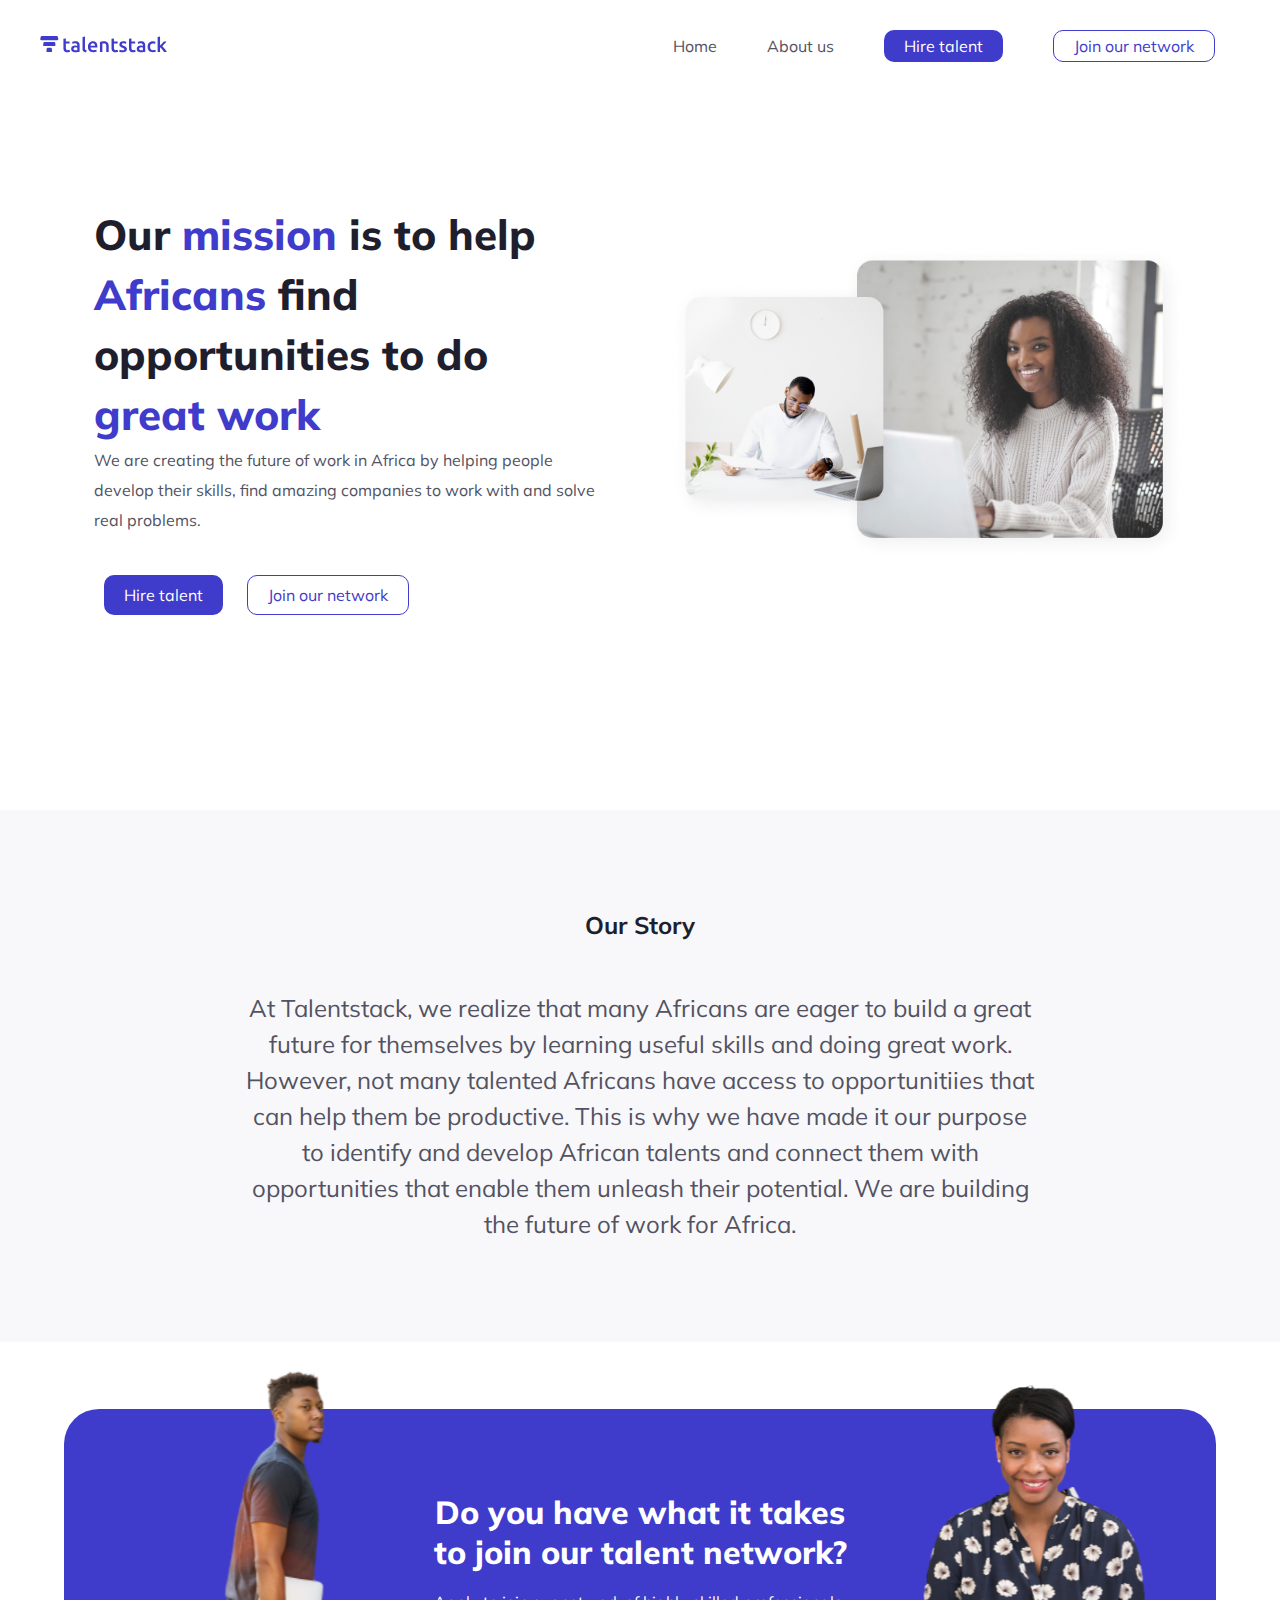
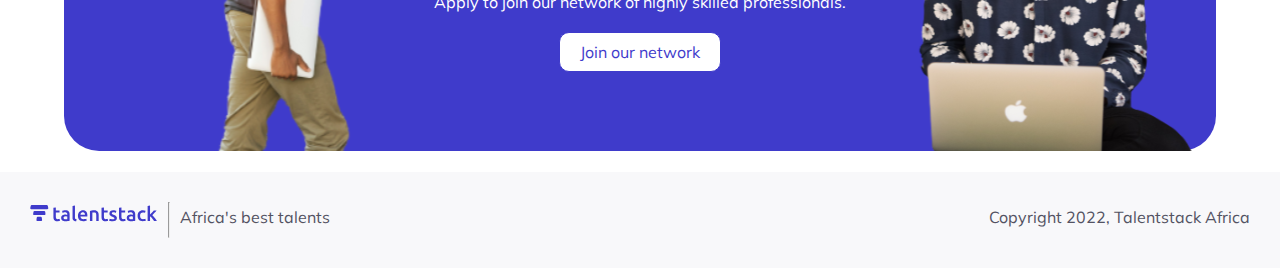
==== about.html @ f732baf7 "Update about.html" ====
<!DOCTYPE html>
<html lang="en">
<head>
    <meta charset="UTF-8">
    <meta http-equiv="X-UA-Compatible" content="IE=edge">
    <meta name="viewport" content="width=device-width, initial-scale=1.0">
    <title>Talentstack</title>
    <link href='https://fonts.googleapis.com/css?family=Mulish' rel='stylesheet'>
    <link href="style.css" rel="stylesheet">
    <link rel="shortcut icon" href=image/favicon.ico">
</head>
<body>
    <header>
        <div class="logo">
            <a href="index.html"><img src="image/logo.svg"></a>
        </div>
            <div class="toggle" onclick="toggleMenu();"></div>
            <ul class="menu">
                <li><a href="index.html" onclick="toggleMenu();">Home</a></li>
                <li><a href="about.html" onclick="toggleMenu();">About us</a></li>
                <li><a href="https://docs.google.com/forms/d/e/1FAIpQLScYB-O2DXogvBh8D-RSA0SUitteIH-a4ngYkqOYwNmSxh0STg/viewform?usp=sf_link" target="blank" onclick="toggleMenu();">
                    <button class="cb hb">Hire talent</button>
                </a></li>
                <li><a href="https://docs.google.com/forms/d/e/1FAIpQLSegodwJ369BrJAjeu2nonH3gOD8qtovHuavR_YNMLJ7tjmzBg/viewform" target="blank" onclick="toggleMenu();">
                    <button class="wb hb">Join our network</button>
                </a></li>
            </ul>
    </header>
    <section class="cent">
        <div class="sector-abt flex">
            <div class="tbt">
                <div class="ltxt">
                    <p>Our <span>mission</span> is to help <span>Africans</span> find opportunities to do <span>great work</span></p>
                </div>
                <div>
                    <p class="regtext">
                        We are creating the future of work in Africa by helping people develop their skills, find amazing companies to work with and solve real problems.
                    </p>
                </div>
                <div class="lb hbb">
                    <a href="https://docs.google.com/forms/d/e/1FAIpQLScYB-O2DXogvBh8D-RSA0SUitteIH-a4ngYkqOYwNmSxh0STg/viewform?usp=sf_link" target="blank">
                        <button class="cb">Hire talent</button>
                    </a>
                    <a href="https://docs.google.com/forms/d/e/1FAIpQLSegodwJ369BrJAjeu2nonH3gOD8qtovHuavR_YNMLJ7tjmzBg/viewform" target="blank">
                        <button class="wb">Join our network</button>
                    </a>
                </div>
            </div>
            <div class="tbt bimg">
                <img src="image/image2.png">
            </div>
        </div>
    </section>
    <section>
        <div class="sector-two">
            <div class="heading">
                <b>Our Story</b>
            </div>
            <div class="abt">
                <p class="regtext bger">
                    At Talentstack, we realize that many Africans are eager to build a great future for themselves by learning useful skills and doing great work. 
However, not many talented Africans have access to opportunitiies that can help them be productive. This is why we have made it our purpose to identify and develop African talents and connect them with opportunities that enable them unleash their potential. 
We are building the future of work for Africa.
                </p>
            </div>
        </div>
    </section>
    <section>
        <div class="sector-four">
            <div class="t">
                <b>Do you have what it takes<br>to join our talent network?</b>
            <p>Apply to join our network of highly skilled professionals.</p>
            <div class="one-button">
                <a href="https://docs.google.com/forms/d/e/1FAIpQLSegodwJ369BrJAjeu2nonH3gOD8qtovHuavR_YNMLJ7tjmzBg/viewform" target="blank">
                    <button class="wb">Join our network</button>
                </a>
            </div>
            </div>
            <img src="image/bg.svg">
        </div>
    </section>
    <footer class="ft">
        <div class="jk flex">
            <div class="flex ht">
                <div class="logo">
                    <a href="index.html"><img src="image/logo.svg"></a>
                </div>
                <hr>
                <P class="regtext">Africa's best talents</P>
            </div>
            <p class="regtext">Copyright 2022, Talentstack Africa</p>
        </div>
    </footer>
    <script type="text/javascript">
        window.addEventListener('scroll', function(){
            var header = document.querySelector('header');
            header.classList.toggle('sticky', window.scrollY > 0);
        });

        function toggleMenu() {
            var menuToggle = document.querySelector('.toggle');
            var menu = document.querySelector('.menu');
            menuToggle.classList.toggle('active');
            menu.classList.toggle('active');
        }
        </script>
</body>
</html>
---- style.css ----
@import url('https://fonts.googleapis.com/css2?family=Mulish:wght@400;500;600;700;800;900;1000&display=swap');
*
{
    margin: 0;
    padding: 0;
    box-sizing: border-box;
    font-family: 'Mulish';
}
a
{
    text-decoration: none;
    cursor: pointer;
}
/*

header
{
    display: flex;
    justify-content: space-between;
    padding: 25px 50px;
    height: 64px;
    align-items: center;
    box-shadow: 0px 1px 5px rgba(0, 0, 0, 0.1);
}
.menu a
{
    margin: 0px 10px;
    font-size: 16px;
}
*/

header
{
    position: fixed;
    top: 0;
    left: 0;
    width: 100%;
    padding: 20px 40px;
    z-index: 1000;
    display: flex;
    justify-content: space-between;
    align-items: center;
    transition: 0.5s;
    background-color: #FFFFFF;
}
header.sticky
{
    background: #fff;
    padding: 20px 30px;
    box-shadow: 0 5px 10px rgba(66, 43, 151, 0.1);
}
header ul
{
    position: relative;
    display: flex;
    align-items: center;
}
header ul li
{
    position: relative;
    list-style: none;
    padding: 10px;

}
header ul li a
{
    position: relative;
    display: inline-block;
    margin: 0 15px;
    color: #535262;
    text-decoration: none;
}
button
{
    border-radius: 10px;
    height: 40px;
    padding: 0px 20px;
    cursor: pointer;
    font-size: 16px;
    transition: 0.7s;
}
button:hover
{
    transform: scale(1.2);
    transition: 0.7s;
}
.hb
{
    height: 32px;
}
.cb
{
    border: none;
    background: #3F3BCB;
    color: #FFFFFF;
}
.wb
{
    background-color: #FFFFFF;
    border: 1px solid #3F3BCB;
    color: #3F3BCB;
}
.ltxt p
{
    font-size: 42px;
    font-weight: 800;
    color: #1F1E2D;
    line-height: 60px;
}
.ltxt span
{
    color: #3F3BCB;
}
section
{
    margin: 0px auto;
}
.regtext
{
    font-size: 16px;
    line-height: 30px;
    color: #535262;
}
.lb
{
    margin: 30px 0px;
}
.lb button
{
    margin: 0px 10px;
}
.sector-one
{
    margin: 150px auto;
    text-align: center;

}
.tbx
{
    width: 276px;
    height: 80px;
    background: #EFEFF3;
    border-radius: 10px;
    display: flex;
    align-items: center;
    padding: 20px;
    text-align: left;
    margin: 20px;
    transition: 0.7s;
}
.tbx:hover
{
    background: #3F3BCB;
    color: #FFFFFF;
    cursor: pointer;
    transform: scale(1.1);
    transition: 0.7s;
}
.tbx p
{
    font-size: 16px;
    font-weight: 500;
}
.talentbx
{
    display: flex;
    flex-wrap: wrap;
    max-width: 1280px;
    justify-content: center;
    
}
.sector-two
{
    display: flex;
    flex-direction: column;
    align-items: center;
    padding: 100px 0px;
    background: #F8F8FA;
    width: 100%;
    margin-bottom: 30px;
}
.heading
{
    color: #1F1E2D;
    font-size: 24px;
    margin-bottom: 50px;
}
.contents p
{
    font-weight: 800;
    font-size: 40px;
    line-height: 50px;
    color: #3F3BCB;
}
.sector-three
{
    display: flex;
    max-width: 1280px;
    margin: 30px;
}
.tbt
{
    width: 50%;
    margin: 30px;
}
.tbt img
{
    width: 100%;
    max-width: 565px;
}
.textleft
{
    text-align: left;
}
.tbt .btt img
{
    width: 16px;
    margin-right: 10px;
    min-width: unset;
}
.btt
{
    display: flex;
    margin-top: 10px;
}
.one-button
{
    margin-top: 20px;
    z-index: 999;
}
.sector-four
{
    display: flex;
    width: 100%;
    max-width: 1280px;
    color: #000000;
    border-radius: 20px;
    margin: 100px auto;
    justify-content: center;
    align-items: center;
    text-align: center;
}
.sector-four img
{
    position: absolute;
    width: 90%;
    max-width: 1280px;
    margin: 0px auto;
}
.sector-four .t
{
    margin-top: 50px;
    z-index: 999;
    width: 100%;
    max-width: 600px;
}
.t b
{
    font-size: 32px;
    font-weight: 800;
    color: #FFFFFF;
    margin-bottom: 50px;
}
.t p
{
    font-size: 16px;
    color: #FFFFFF;
    margin-top: 20px;
}
.cards
{
    display: flex;
    flex-wrap: wrap;
    width: 100%;
    max-width: 1280px;
}
.sector-five
{
    display: flex;
    flex-direction: column;
    align-items: center;
    margin: auto;
    padding: 80px 30px;
    background-color: #FFFFFF;
}
.card
{
    width: 25%;
    min-width: 120px;
    max-width: 230px;
    margin-right: 20px;
    margin: 40px;
}
.smtext
{
    font-size: 14px;
}
.t1
{
    font-size: 16px;
    font-weight: 800;
    color: #3F3BCB;
}
.c
{
    width: 48px;
    height: 48px;
    display: flex;
    margin-bottom: 10px;
}
.c img
{
    width: 48px;
}
.flex
{
    display: flex;
}
.jk
{
    justify-content: space-between;
    width: 100%;
    max-width: 1280px;
    flex-wrap: wrap;
}
.ft
{
    display: flex;
    justify-content: center;
    align-items: center;
    background-color: #F8F8FA;
    padding: 30px;
}
.ht
{
    height: 36px;
    width: 300px;
    justify-content: space-between;
    margin-right: 20px;
    display: flex;
}
footer
{
    margin-top: 30px;
    padding: 20px;
}
.abt
{
    width: 90%;
    max-width: 800px;
    margin: auto;
    text-align: center;
}
.sector-abt
{
    align-items: center;
    max-width: 1280px;
    width: 90%;
    margin: auto;
    display: flex;
    height: 90vh;
}
.tbt
{
    width: 45%;
}
.tbt img
{
    width: 100%;
    min-width: 400px;
}
.tbt p
{
    width: 100%;
}
.bger
{
    font-size: 24px;
    line-height: 36px;
}
.tbt .ltxt
{
    padding-top: 50px;
}
.bx
{
    max-width: 500px;
    margin: auto;
}
.hbb .cb, .hbb .wb
{
    margin: 10px;
}


/*responsiveness*/


@media(max-width: 991px)
{
    .regtext
    {
        font-size: 14px;
    }
    .ltxt p
    {
        font-size: 36px;
    }
    button
    {
        font-size: 12px;
    }
    .menu a
    {
        font-size: 14px;
        margin: 0px 5px;
        width: 100%;
        height: 40px;
    }
    .sector-three
    {
        display: block;
        max-width: unset;
    }
    .tbt
    {
        width: 90%;
    }
    .sector-four
    {
        flex-direction: column;
        padding: 0px 20px;
        margin: 50px auto;
    }
    .sector-four .t
    {
        margin-bottom: 50px;
    }
    .sector-four img
    {
        position: unset;
        width: 90%;
        max-width: unset;
        margin: auto;
    }
    .t b
    {
        color: #535262;
        font-size: 28px;
    }
    .t p
    {
        font-size: 14px;
        color: #535262;
    }
    .card
    {
        min-width: 190px;
        margin: 20px;
    }
    .toggle
    {
        width: 30px;
        height: 30px;
        background: url(image/menu.svg);
        background-position: center;
        background-repeat: no-repeat;
        background-size: 20px;
        cursor: pointer;
    }
    .toggle.active
    {
        background: url(image/close.svg);
        background-repeat: no-repeat;
        background-position: center;
        background-size: 20px;
        cursor: pointer;
    }
    .menu
    {
        position: fixed;
        top: 75px;
        left: 100%;
        display: block;
        padding: 50px;
        text-align: center;
        width: 100%;
        height: 100vh;
        background: #fff;
        transition: 0.5s;
        z-index: 999;
    }
    .menu.active
    {
        left: 0;
    }
    .tbt .ltxt
    {
        padding-top: 150px;
    }
    .sector-abt
    {
        flex-direction: column;
        height: fit-content;
    }
    .tbt
    {
        width: 90%;
    }
    footer .regtext
    {
        font-size: 14px;
    }
    .sector-one
    {
        padding: 0px 20px;
    }
    .sector-three .bimg img
    {
        min-width: unset;
        width: 100%;
        margin-bottom: 30px;
    }
    .bimg
    {
        margin: auto;
        width: 90%;
    }

}

@media (max-width: 600px)
{
    .sector-four img
    {
        display: none;
    }
    .sector-five
    {
        padding: 30px;
    }
    footer
    {
        margin-top: 0px;
    }
    .ft
    {
        padding: 20px;
    }
    .ht hr
    {
        display: none;
    }
    .ht
    {
        flex-direction: column;
        margin-bottom: 20px;
    }
    .tbt .ltxt
    {
        padding-top: 80px;
    }
    .bim
    {
        width: 90%;
        margin: auto;
    }
    .bimg img
    {
        min-width: unset;
    }
    .sector-one
    {
        width: 90%;
    }
    .sector-two
    {
        padding: 50px 0px;
    }
    .sector-five
    {
        padding: 30px;
    }
    .hb
    {
        height: 40px;
        width: 80%;
    }
}
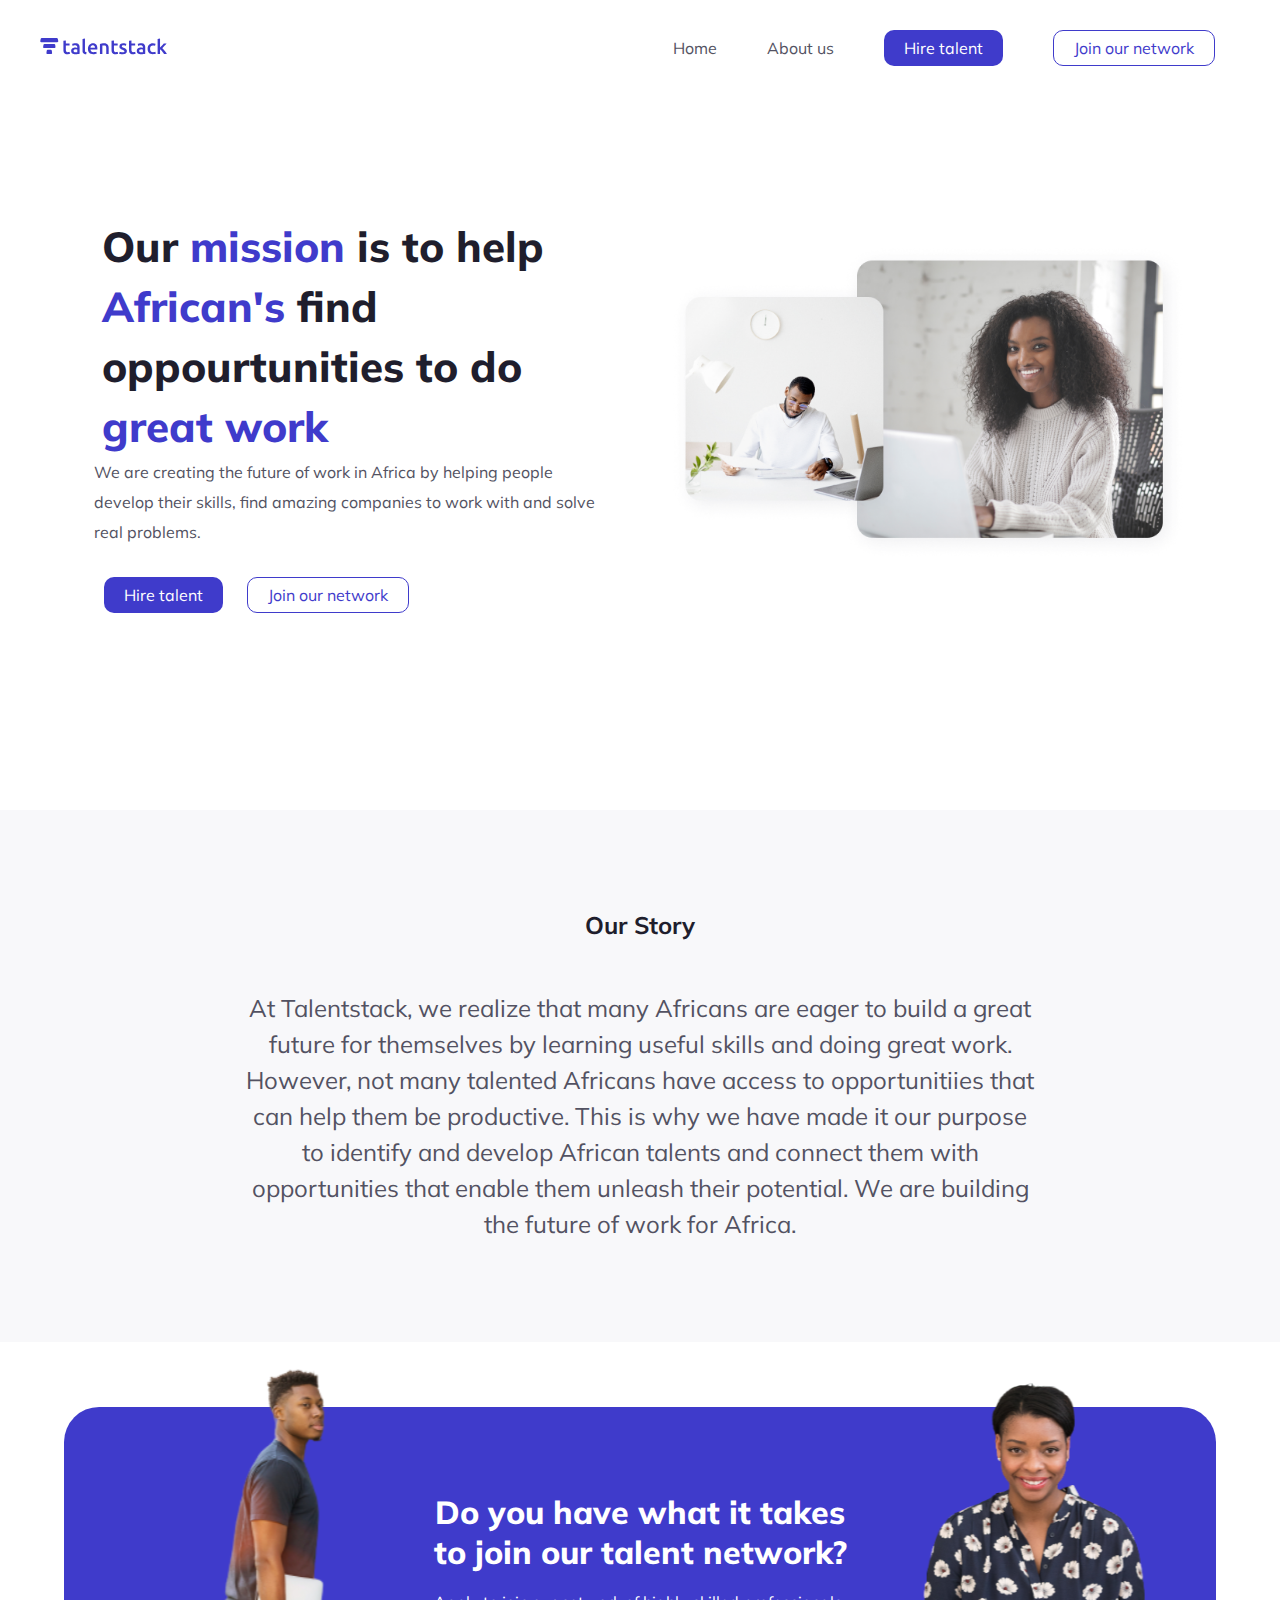
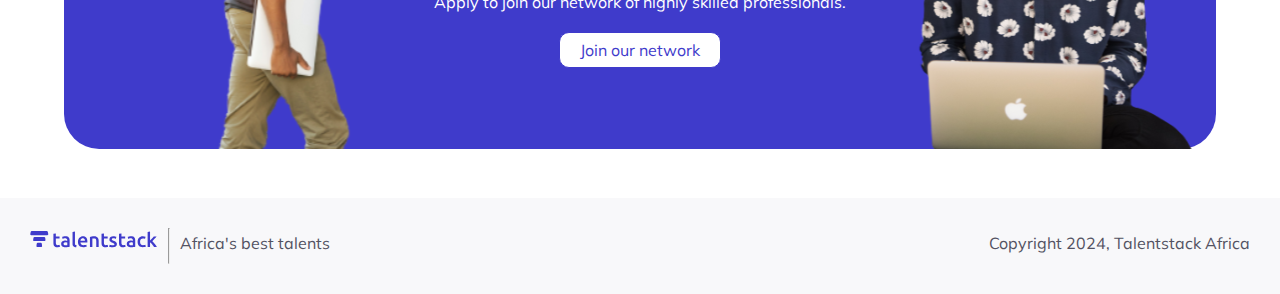
==== commit 997104c4: "Update about.html" ====
--- a/about.html
+++ b/about.html
@@ -7,22 +7,23 @@
     <title>Talentstack</title>
     <link href='https://fonts.googleapis.com/css?family=Mulish' rel='stylesheet'>
     <link href="style.css" rel="stylesheet">
-    <link rel="shortcut icon" href=image/favicon.ico">
 </head>
 <body>
     <header>
         <div class="logo">
-            <a href="index.html"><img src="image/logo.svg"></a>
+            <a href="/">
+                <img src="image/logo.svg">
+            </a>
         </div>
             <div class="toggle" onclick="toggleMenu();"></div>
             <ul class="menu">
-                <li><a href="index.html" onclick="toggleMenu();">Home</a></li>
+                <li><a href="/" onclick="toggleMenu();">Home</a></li>
                 <li><a href="about.html" onclick="toggleMenu();">About us</a></li>
-                <li><a href="https://docs.google.com/forms/d/e/1FAIpQLScYB-O2DXogvBh8D-RSA0SUitteIH-a4ngYkqOYwNmSxh0STg/viewform?usp=sf_link" target="blank" onclick="toggleMenu();">
-                    <button class="cb hb">Hire talent</button>
+                <li><a href="#" onclick="toggleMenu();">
+                    <button class="cb">Hire talent</button>
                 </a></li>
-                <li><a href="https://docs.google.com/forms/d/e/1FAIpQLSegodwJ369BrJAjeu2nonH3gOD8qtovHuavR_YNMLJ7tjmzBg/viewform" target="blank" onclick="toggleMenu();">
-                    <button class="wb hb">Join our network</button>
+                <li><a href="#" onclick="toggleMenu();">
+                    <button class="wb">Join our network</button>
                 </a></li>
             </ul>
     </header>
@@ -30,18 +31,18 @@
         <div class="sector-abt flex">
             <div class="tbt">
                 <div class="ltxt">
-                    <p>Our <span>mission</span> is to help <span>Africans</span> find opportunities to do <span>great work</span></p>
+                    <p>Our <span>mission</span> is to help <span>African's</span> find oppourtunities to do <span>great work</span></p>
                 </div>
                 <div>
                     <p class="regtext">
                         We are creating the future of work in Africa by helping people develop their skills, find amazing companies to work with and solve real problems.
                     </p>
                 </div>
-                <div class="lb hbb">
-                    <a href="https://docs.google.com/forms/d/e/1FAIpQLScYB-O2DXogvBh8D-RSA0SUitteIH-a4ngYkqOYwNmSxh0STg/viewform?usp=sf_link" target="blank">
+                <div class="lb">
+                    <a href="#">
                         <button class="cb">Hire talent</button>
                     </a>
-                    <a href="https://docs.google.com/forms/d/e/1FAIpQLSegodwJ369BrJAjeu2nonH3gOD8qtovHuavR_YNMLJ7tjmzBg/viewform" target="blank">
+                    <a href="#">
                         <button class="wb">Join our network</button>
                     </a>
                 </div>
@@ -71,7 +72,7 @@
                 <b>Do you have what it takes<br>to join our talent network?</b>
             <p>Apply to join our network of highly skilled professionals.</p>
             <div class="one-button">
-                <a href="https://docs.google.com/forms/d/e/1FAIpQLSegodwJ369BrJAjeu2nonH3gOD8qtovHuavR_YNMLJ7tjmzBg/viewform" target="blank">
+                <a href="#">
                     <button class="wb">Join our network</button>
                 </a>
             </div>
@@ -83,12 +84,12 @@
         <div class="jk flex">
             <div class="flex ht">
                 <div class="logo">
-                    <a href="index.html"><img src="image/logo.svg"></a>
+                    <img src="image/logo.svg">
                 </div>
                 <hr>
                 <P class="regtext">Africa's best talents</P>
             </div>
-            <p class="regtext">Copyright 2022, Talentstack Africa</p>
+            <p class="regtext">Copyright 2024, Talentstack Africa</p>
         </div>
     </footer>
     <script type="text/javascript">
--- a/style.css
+++ b/style.css
@@ -1,4 +1,3 @@
-@import url('https://fonts.googleapis.com/css2?family=Mulish:wght@400;500;600;700;800;900;1000&display=swap');
 *
 {
     margin: 0;
@@ -73,20 +72,10 @@
 button
 {
     border-radius: 10px;
-    height: 40px;
+    height: 36px;
     padding: 0px 20px;
     cursor: pointer;
     font-size: 16px;
-    transition: 0.7s;
-}
-button:hover
-{
-    transform: scale(1.2);
-    transition: 0.7s;
-}
-.hb
-{
-    height: 32px;
 }
 .cb
 {
@@ -106,6 +95,8 @@
     font-weight: 800;
     color: #1F1E2D;
     line-height: 60px;
+    max-width: 500px;
+    margin: auto;
 }
 .ltxt span
 {
@@ -114,12 +105,14 @@
 section
 {
     margin: 0px auto;
+    display: flex;
 }
 .regtext
 {
     font-size: 16px;
     line-height: 30px;
     color: #535262;
+    max-width: 800px;
 }
 .lb
 {
@@ -146,15 +139,12 @@
     padding: 20px;
     text-align: left;
     margin: 20px;
-    transition: 0.7s;
 }
 .tbx:hover
 {
     background: #3F3BCB;
     color: #FFFFFF;
     cursor: pointer;
-    transform: scale(1.1);
-    transition: 0.7s;
 }
 .tbx p
 {
@@ -177,13 +167,14 @@
     padding: 100px 0px;
     background: #F8F8FA;
     width: 100%;
-    margin-bottom: 30px;
 }
 .heading
 {
     color: #1F1E2D;
     font-size: 24px;
     margin-bottom: 50px;
+    padding: 0px 20px;
+    text-align: center;
 }
 .contents p
 {
@@ -196,7 +187,8 @@
 {
     display: flex;
     max-width: 1280px;
-    margin: 30px;
+    width: 100%;
+    margin: auto;
 }
 .tbt
 {
@@ -273,6 +265,7 @@
     flex-wrap: wrap;
     width: 100%;
     max-width: 1280px;
+    justify-content: center;
 }
 .sector-five
 {
@@ -382,15 +375,6 @@
 {
     padding-top: 50px;
 }
-.bx
-{
-    max-width: 500px;
-    margin: auto;
-}
-.hbb .cb, .hbb .wb
-{
-    margin: 10px;
-}
 
 
 /*responsiveness*/
@@ -408,14 +392,14 @@
     }
     button
     {
+        height: 32px;
         font-size: 12px;
+        padding: 0px 10px;
     }
     .menu a
     {
         font-size: 14px;
         margin: 0px 5px;
-        width: 100%;
-        height: 40px;
     }
     .sector-three
     {
@@ -460,12 +444,12 @@
     }
     .toggle
     {
-        width: 30px;
-        height: 30px;
+        width: 40px;
+        height: 40px;
         background: url(image/menu.svg);
         background-position: center;
         background-repeat: no-repeat;
-        background-size: 20px;
+        background-size: 30px;
         cursor: pointer;
     }
     .toggle.active
@@ -473,7 +457,7 @@
         background: url(image/close.svg);
         background-repeat: no-repeat;
         background-position: center;
-        background-size: 20px;
+        background-size: 25px;
         cursor: pointer;
     }
     .menu
@@ -484,8 +468,8 @@
         display: block;
         padding: 50px;
         text-align: center;
-        width: 100%;
-        height: 100vh;
+        width: fit-content;
+        height: 50vh;
         background: #fff;
         transition: 0.5s;
         z-index: 999;
@@ -571,7 +555,7 @@
     }
     .sector-one
     {
-        width: 90%;
+        margin: 120px 0px 50px 0px;
     }
     .sector-two
     {
@@ -581,9 +565,4 @@
     {
         padding: 30px;
     }
-    .hb
-    {
-        height: 40px;
-        width: 80%;
-    }
-}+}
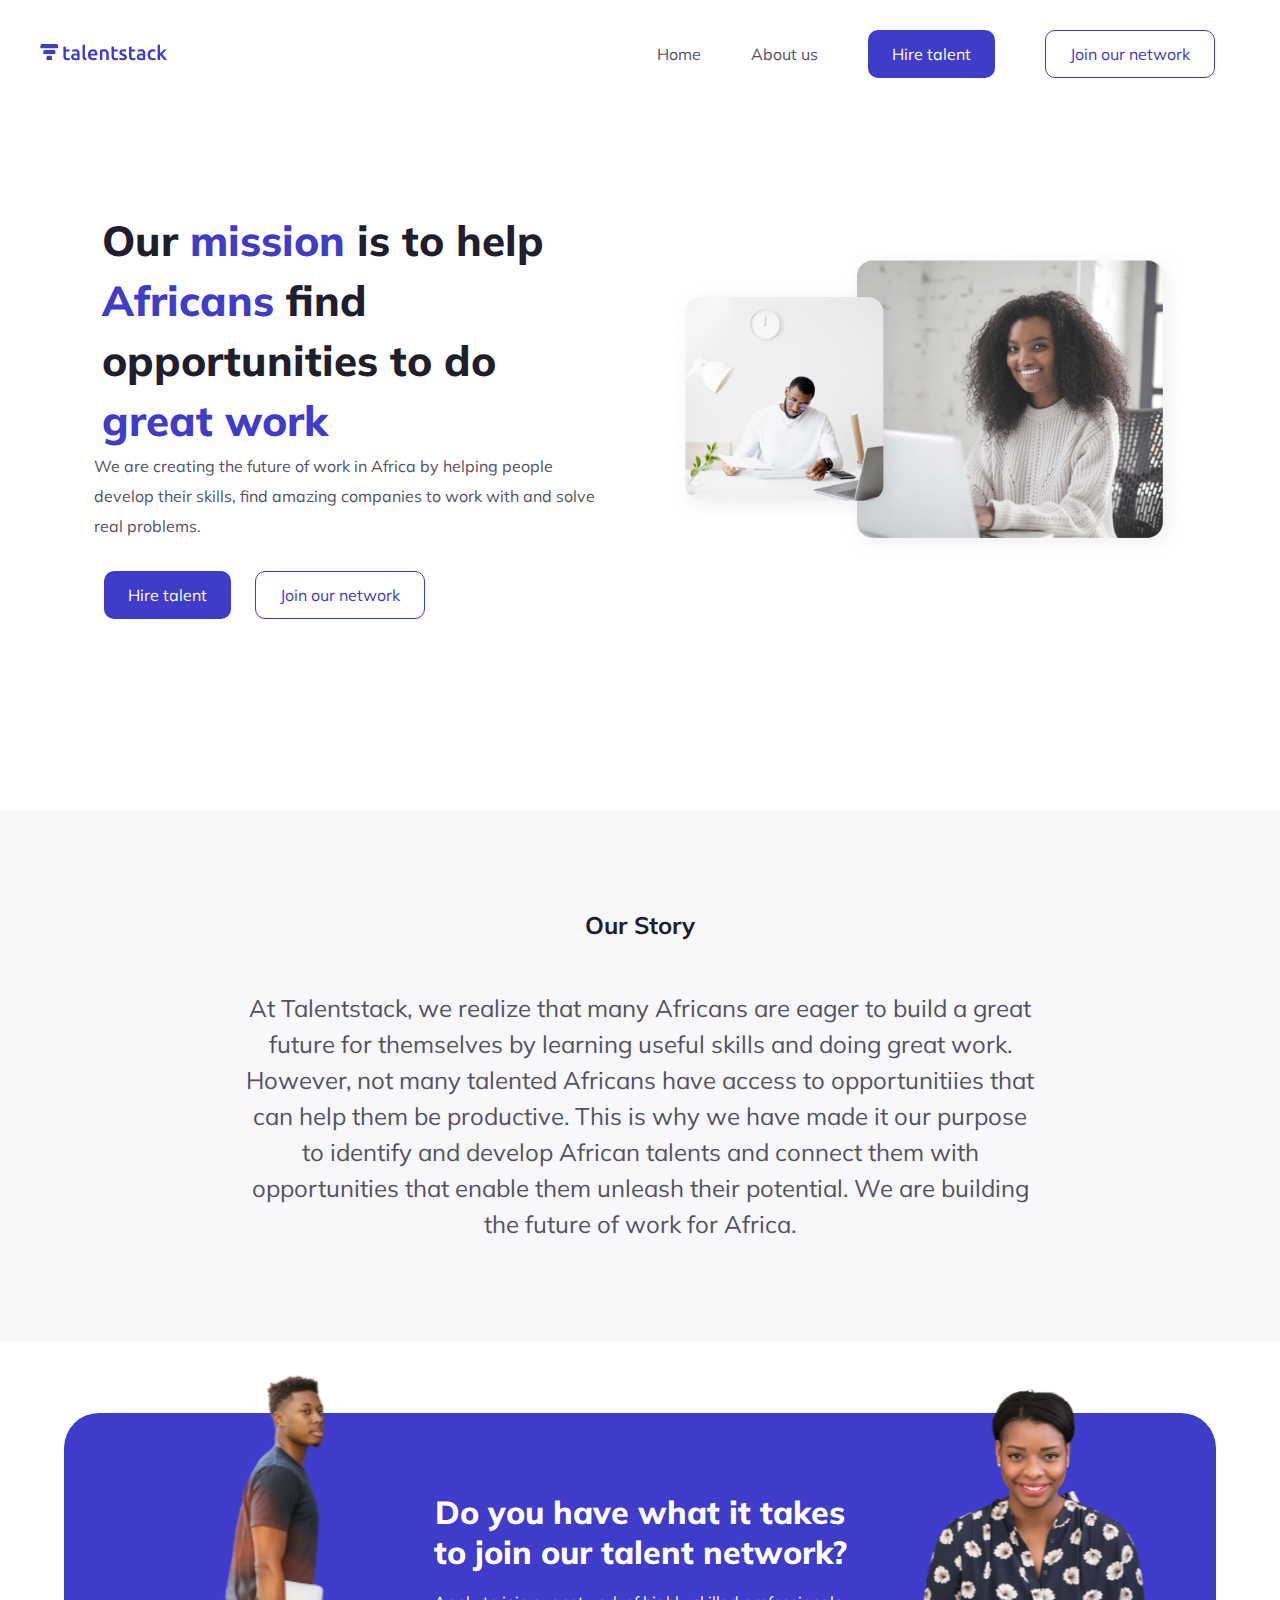
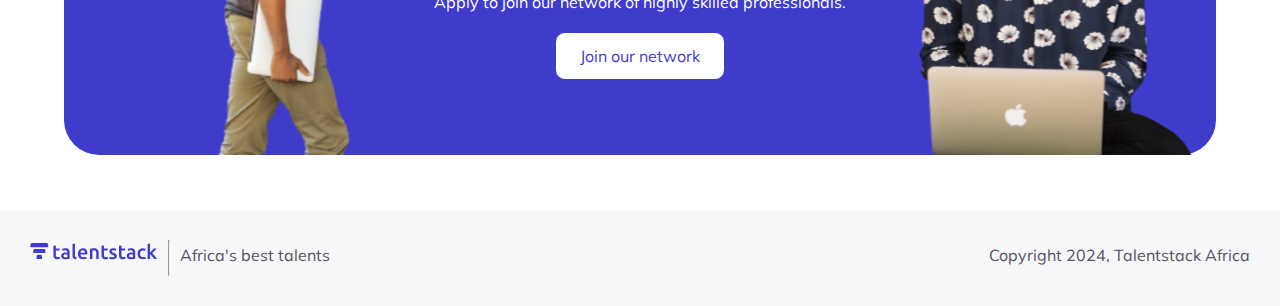
==== commit f15e4499: "Update about.html" ====
--- a/about.html
+++ b/about.html
@@ -31,7 +31,7 @@
         <div class="sector-abt flex">
             <div class="tbt">
                 <div class="ltxt">
-                    <p>Our <span>mission</span> is to help <span>African's</span> find oppourtunities to do <span>great work</span></p>
+                    <p>Our <span>mission</span> is to help <span>Africans</span> find opportunities to do <span>great work</span></p>
                 </div>
                 <div>
                     <p class="regtext">
--- a/style.css
+++ b/style.css
@@ -72,8 +72,8 @@
 button
 {
     border-radius: 10px;
-    height: 36px;
-    padding: 0px 20px;
+    height: 48px;
+    padding: 0px 24px;
     cursor: pointer;
     font-size: 16px;
 }
@@ -265,7 +265,6 @@
     flex-wrap: wrap;
     width: 100%;
     max-width: 1280px;
-    justify-content: center;
 }
 .sector-five
 {
@@ -376,12 +375,57 @@
     padding-top: 50px;
 }
 
+div.banner{
+    display: grid;
+    grid-template-columns: 1fr 1fr;
+    max-width: 1000px;
+    margin: 50px auto 0px;
+}
+div.banner div.left{
+    background-image: url(./image/image3.jpg);
+    min-height: 450px;
+    background-size: cover;
+    background-position: bottom;
+}
+div.banner div.right{
+    background-color: #110f12;
+    padding: 40px 30px;
+}
+div.banner div.right p{
+    text-align: left;
+    color: #eee;
+    line-height: 1.7;
+
+}
+div.tgrid{
+    display: grid;
+    grid-template-columns: 1fr 1fr 1fr;
+    max-width: 1000px;
+    gap: 20px ;
+    background-color: #3F3BCB;
+    padding: 20px;
+}
+div.tgrid p{
+    color: #fff;
+    text-align: left;
+}
+div.tgrid p a{
+    color: #fff;
+    line-height: 2;
+    text-decoration: underline;
+}
 
 /*responsiveness*/
 
 
 @media(max-width: 991px)
 {
+    div.banner{
+        grid-template-columns: 1fr;
+    }
+    div.tgrid{
+        grid-template-columns: 1fr;
+    }
     .regtext
     {
         font-size: 14px;
@@ -544,6 +588,11 @@
     {
         padding-top: 80px;
     }
+    .ltxt p
+    {
+        font-size: 24px;
+        line-height: 36px;
+    }
     .bim
     {
         width: 90%;
@@ -565,4 +614,14 @@
     {
         padding: 30px;
     }
-}
+    .cards{
+        display: grid;
+        grid-template-columns: 1fr 1fr;
+        gap: 20px;
+    }
+    .card{
+        min-width: unset;
+        margin: 0;
+        width: 100%;
+    }
+}
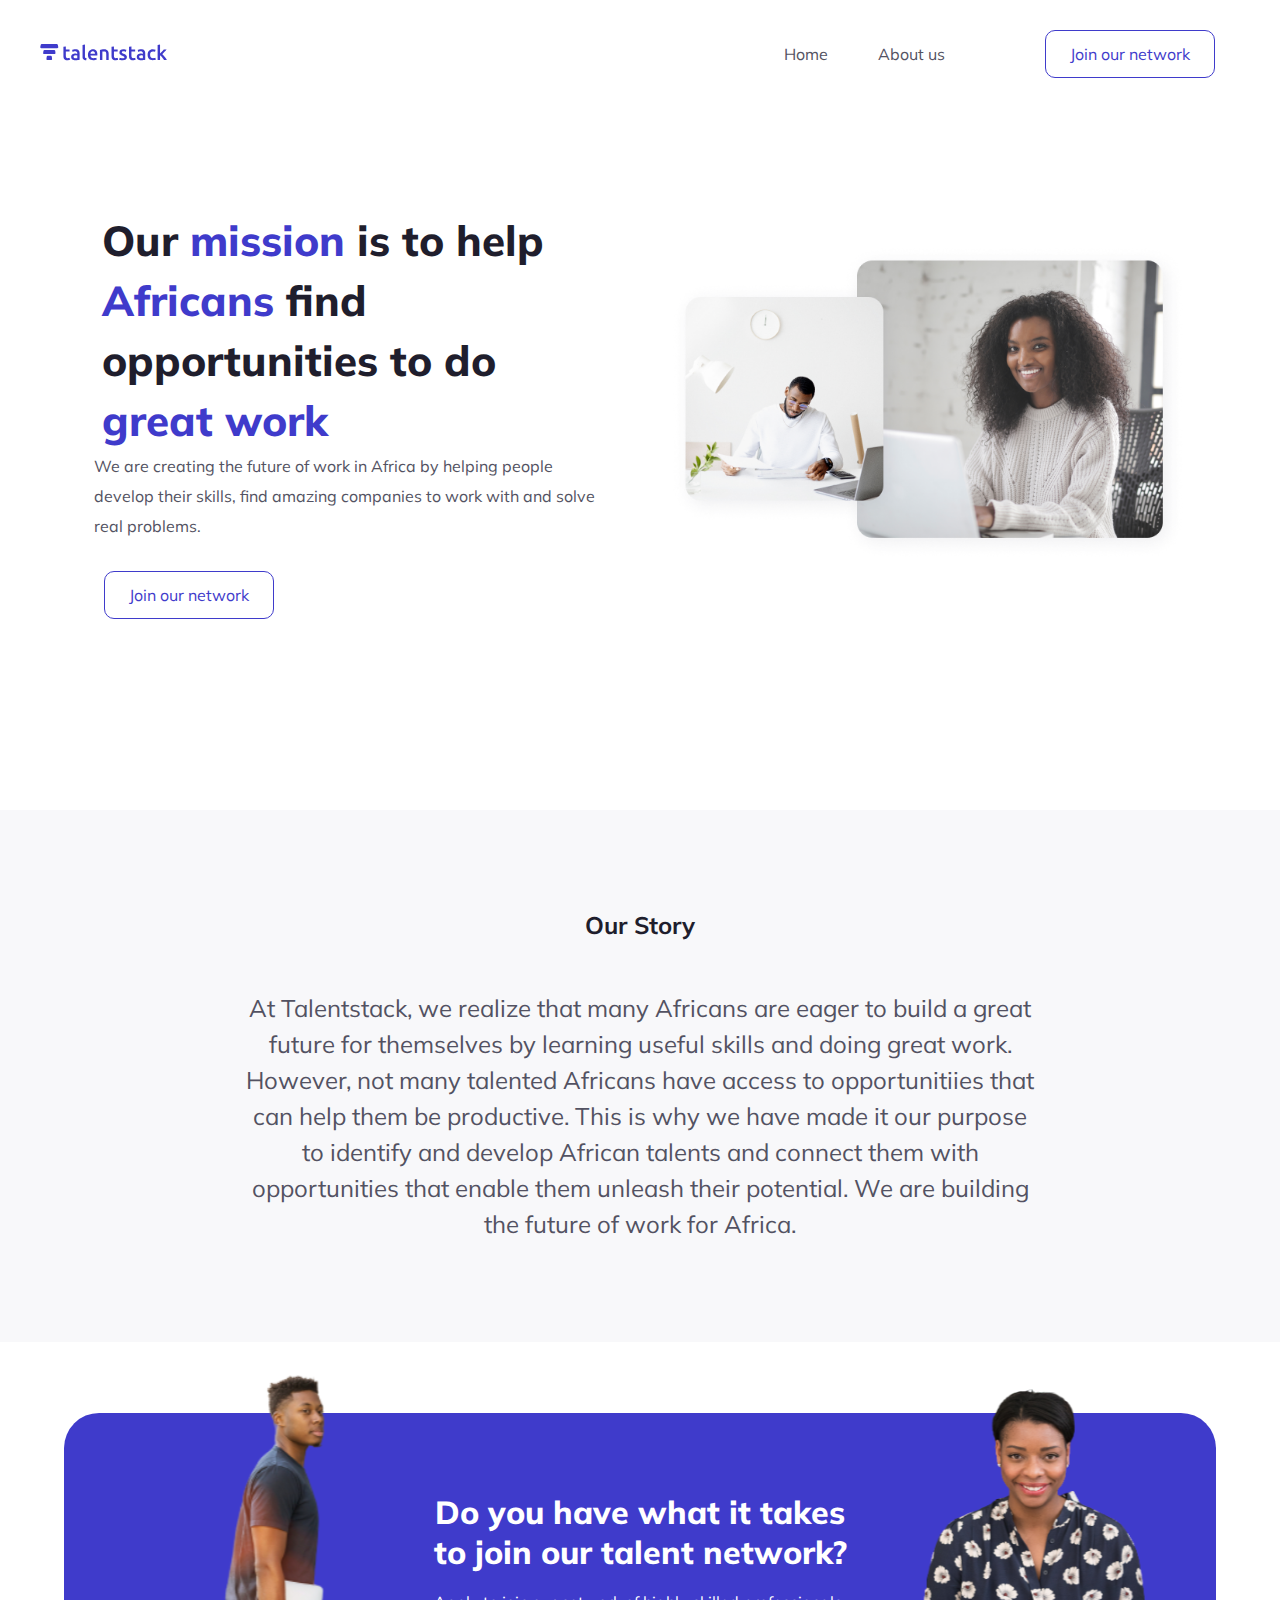
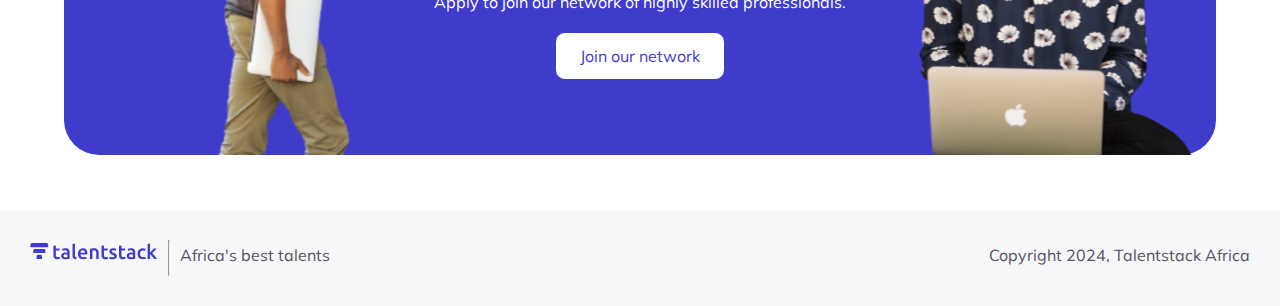
==== commit ac165dba: "Update about.html" ====
--- a/about.html
+++ b/about.html
@@ -19,10 +19,10 @@
             <ul class="menu">
                 <li><a href="/" onclick="toggleMenu();">Home</a></li>
                 <li><a href="about.html" onclick="toggleMenu();">About us</a></li>
-                <li><a href="#" onclick="toggleMenu();">
+                <li><a href="" onclick="toggleMenu();">
                     <button class="cb">Hire talent</button>
                 </a></li>
-                <li><a href="#" onclick="toggleMenu();">
+                <li><a href="https://forms.gle/UMfKmkczsmDBTvKQ8" onclick="toggleMenu();">
                     <button class="wb">Join our network</button>
                 </a></li>
             </ul>
@@ -42,7 +42,7 @@
                     <a href="#">
                         <button class="cb">Hire talent</button>
                     </a>
-                    <a href="#">
+                    <a href="https://forms.gle/UMfKmkczsmDBTvKQ8">
                         <button class="wb">Join our network</button>
                     </a>
                 </div>
@@ -72,7 +72,7 @@
                 <b>Do you have what it takes<br>to join our talent network?</b>
             <p>Apply to join our network of highly skilled professionals.</p>
             <div class="one-button">
-                <a href="#">
+                <a href="https://forms.gle/UMfKmkczsmDBTvKQ8">
                     <button class="wb">Join our network</button>
                 </a>
             </div>
--- a/style.css
+++ b/style.css
@@ -82,6 +82,7 @@
     border: none;
     background: #3F3BCB;
     color: #FFFFFF;
+    display: none;
 }
 .wb
 {
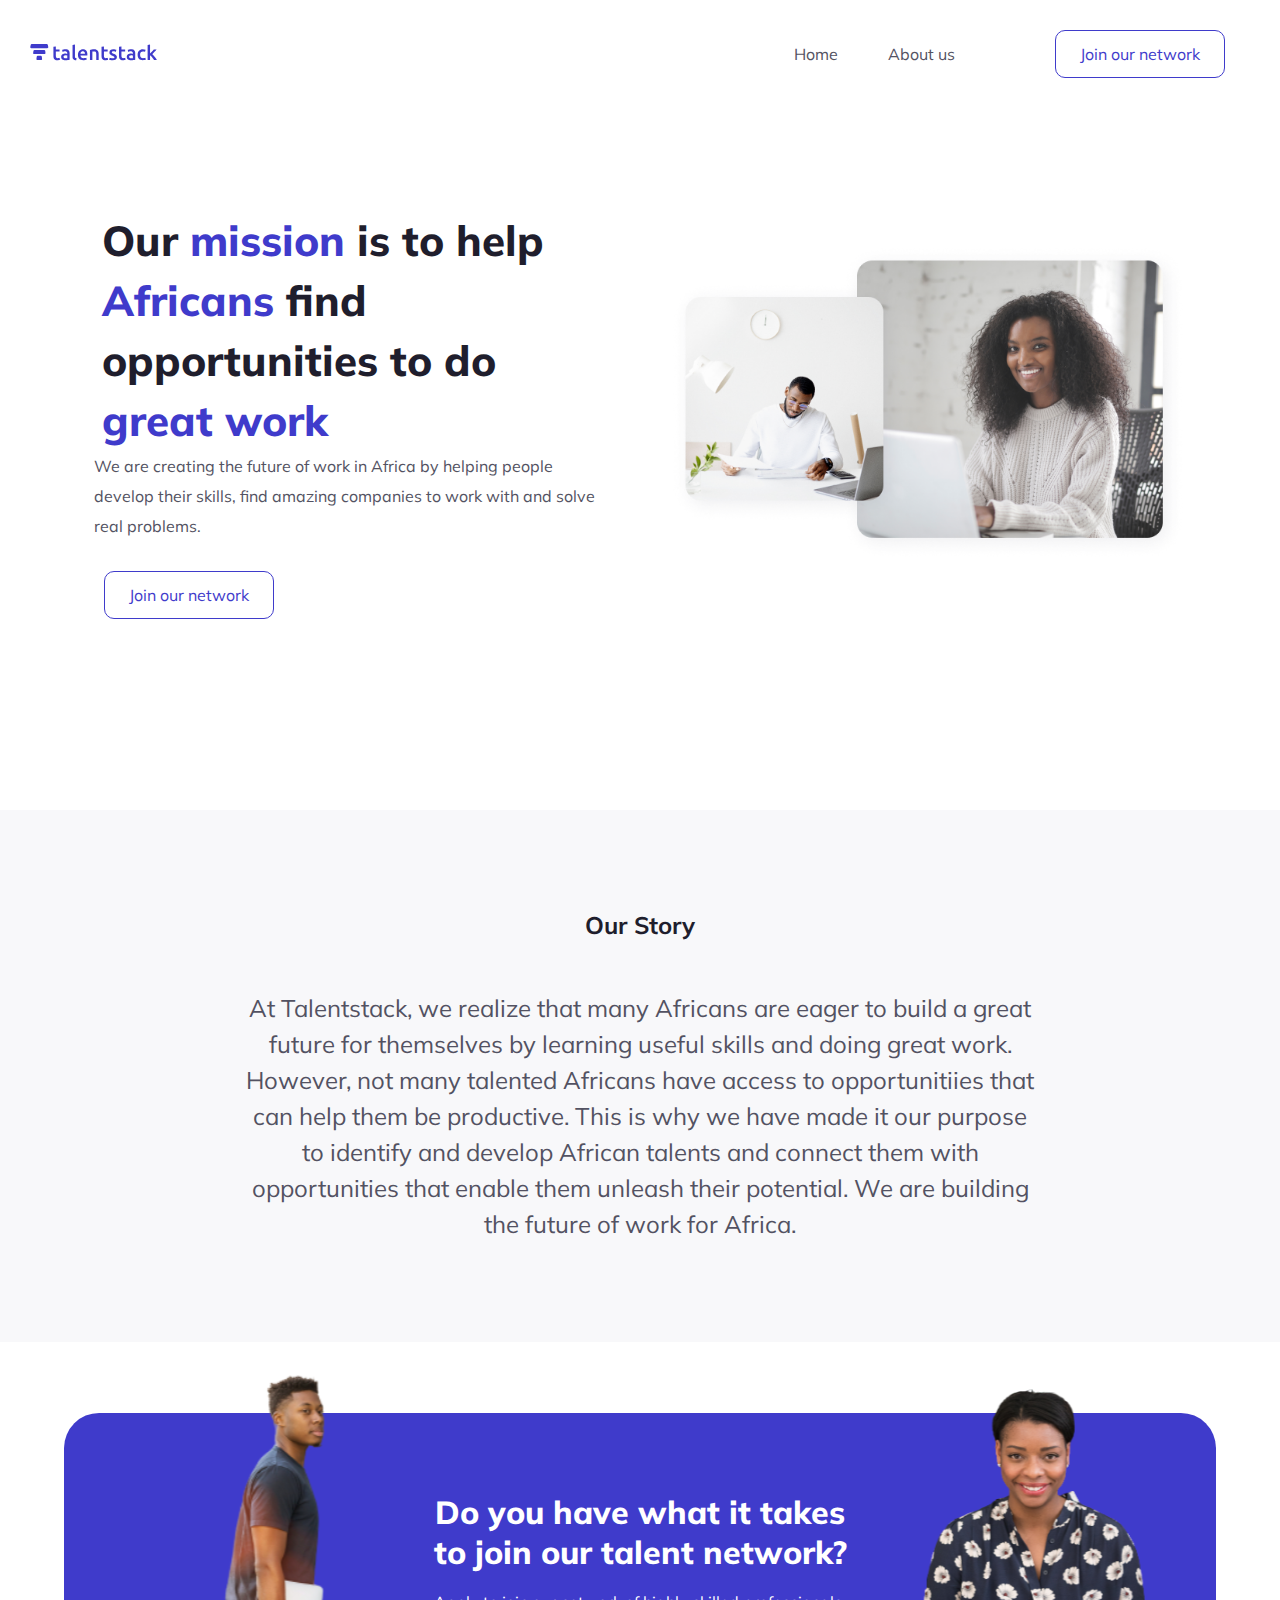
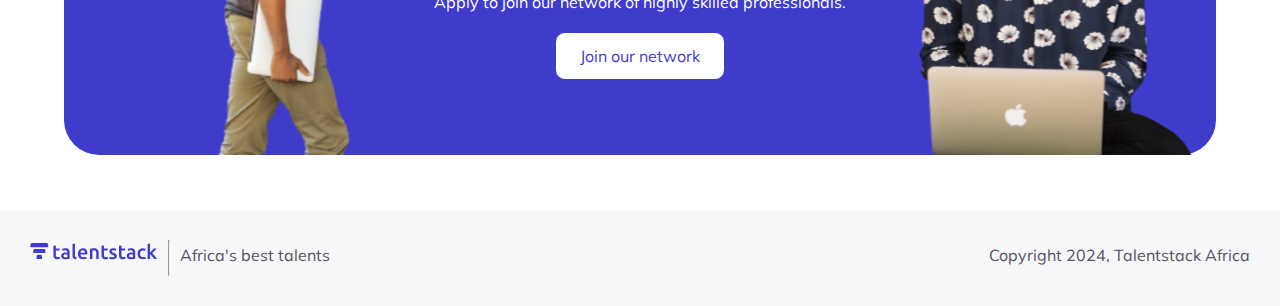
==== commit 66ed224d: "finish" ====
--- a/about.html
+++ b/about.html
@@ -18,7 +18,7 @@
             <div class="toggle" onclick="toggleMenu();"></div>
             <ul class="menu">
                 <li><a href="/" onclick="toggleMenu();">Home</a></li>
-                <li><a href="about.html" onclick="toggleMenu();">About us</a></li>
+                <li><a href="about" onclick="toggleMenu();">About us</a></li>
                 <li><a href="" onclick="toggleMenu();">
                     <button class="cb">Hire talent</button>
                 </a></li>
--- a/style.css
+++ b/style.css
@@ -34,7 +34,7 @@
     top: 0;
     left: 0;
     width: 100%;
-    padding: 20px 40px;
+    padding: 20px 30px;
     z-index: 1000;
     display: flex;
     justify-content: space-between;
@@ -45,7 +45,7 @@
 header.sticky
 {
     background: #fff;
-    padding: 20px 30px;
+    padding: 20px;
     box-shadow: 0 5px 10px rgba(66, 43, 151, 0.1);
 }
 header ul
@@ -83,6 +83,11 @@
     background: #3F3BCB;
     color: #FFFFFF;
     display: none;
+}
+.bb{
+    border: none;
+    background: #3F3BCB;
+    color: #FFFFFF;
 }
 .wb
 {
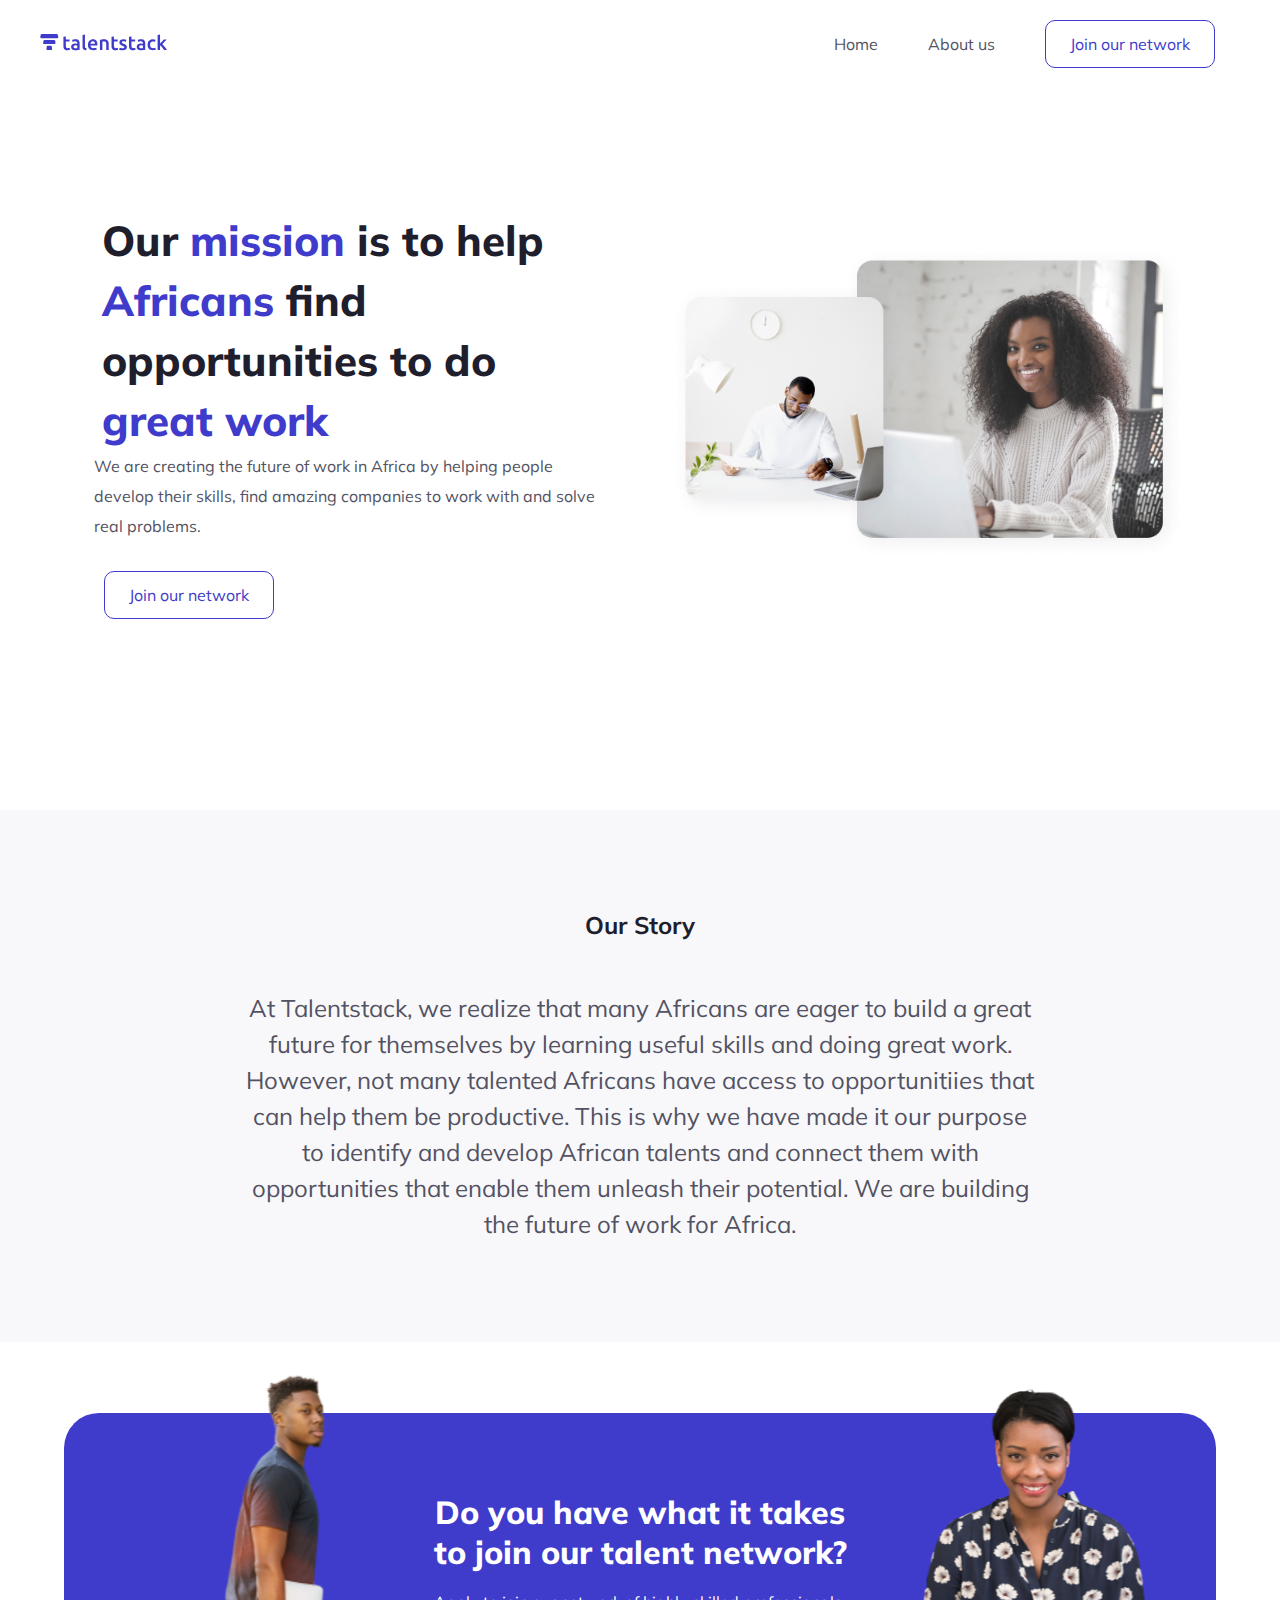
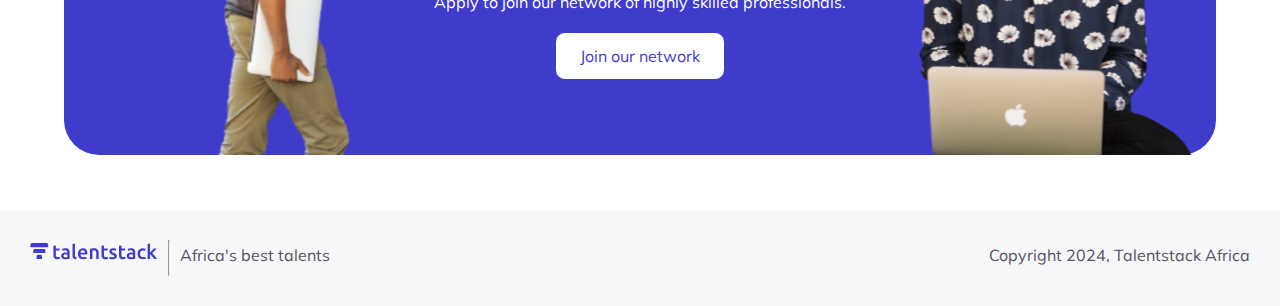
==== commit 0e4a2939: "fix bug" ====
--- a/about.html
+++ b/about.html
@@ -19,9 +19,9 @@
             <ul class="menu">
                 <li><a href="/" onclick="toggleMenu();">Home</a></li>
                 <li><a href="about" onclick="toggleMenu();">About us</a></li>
-                <li><a href="" onclick="toggleMenu();">
+                <!-- <li><a href="" onclick="toggleMenu();">
                     <button class="cb">Hire talent</button>
-                </a></li>
+                </a></li> -->
                 <li><a href="https://forms.gle/UMfKmkczsmDBTvKQ8" onclick="toggleMenu();">
                     <button class="wb">Join our network</button>
                 </a></li>
--- a/style.css
+++ b/style.css
@@ -34,7 +34,7 @@
     top: 0;
     left: 0;
     width: 100%;
-    padding: 20px 30px;
+    padding: 10px 40px;
     z-index: 1000;
     display: flex;
     justify-content: space-between;
@@ -45,7 +45,7 @@
 header.sticky
 {
     background: #fff;
-    padding: 20px;
+    padding: 10px 30px;
     box-shadow: 0 5px 10px rgba(66, 43, 151, 0.1);
 }
 header ul
